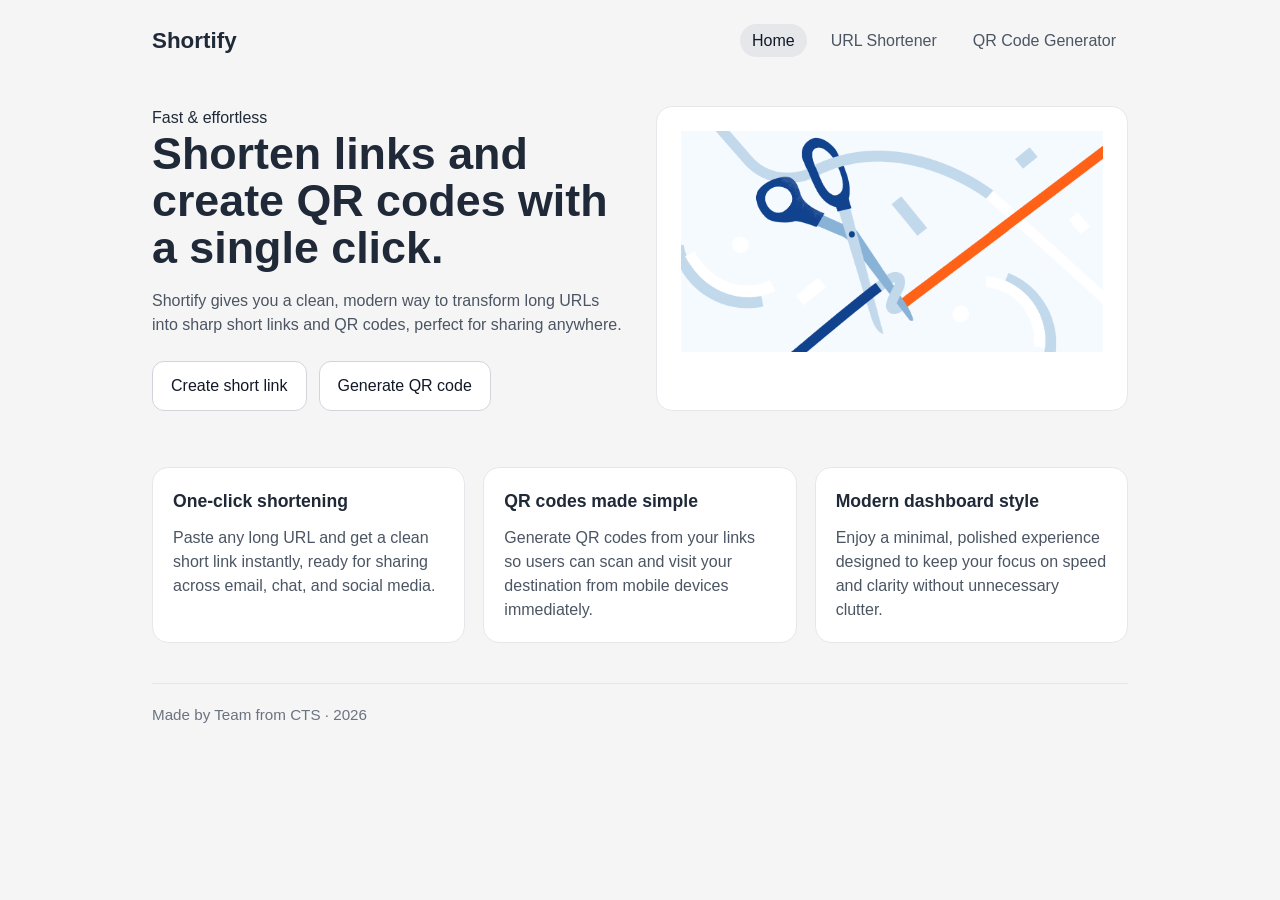
==== index.html @ fd52abbc "home page" ====
<!DOCTYPE html>
<html lang="en">
<head>
    <meta charset="UTF-8">
    <meta name="viewport" content="width=device-width, initial-scale=1.0">
    <title>Shortify</title>
    <meta name="description" content="Shortify makes URL shortening and QR code generation fast, modern, and easy." />
    <link rel="stylesheet" href="styles.css">
    <script src="script.js" defer></script>
</head>
<body>
    <div class="page-shell">
        <header>
            <a class="brand" href="index.html">Shortify</a>
            <nav>
                <ul>
                    <li><a class="nav-link--active" href="index.html">Home</a></li>
                    <li><a href="shortener.html">URL Shortener</a></li>
                    <li><a href="qrcode.html">QR Code Generator</a></li>
                </ul>
            </nav>
        </header>

        <section class="hero">
            <div class="hero-div">
                <span class="tagline">Fast & effortless</span>
                <h1>Shorten links and create QR codes with a single click.</h1>
                <p>Shortify gives you a clean, modern way to transform long URLs into sharp short links and QR codes, perfect for sharing anywhere.</p>
                <div class="hero-btn">
                    <a class="button" href="shortener.html">Create short link</a>
                    <a class="button" href="qrcode.html">Generate QR code</a>
                </div>
            </div>

            <div class="hero-img">
                <img src="assets/url_shortener_image.png" alt="Illustration of URL shortening" />
            </div>
        </section>

        <section class="features">
            <article class="feature-card">
                <h3>One-click shortening</h3>
                <p>Paste any long URL and get a clean short link instantly, ready for sharing across email, chat, and social media.</p>
            </article>
            <article class="feature-card">
                <h3>QR codes made simple</h3>
                <p>Generate QR codes from your links so users can scan and visit your destination from mobile devices immediately.</p>
            </article>
            <article class="feature-card">
                <h3>Modern dashboard style</h3>
                <p>Enjoy a minimal, polished experience designed to keep your focus on speed and clarity without unnecessary clutter.</p>
            </article>
        </section>

        <footer>
            Made by Team from CTS · <span id="year"></span>
        </footer>
    </div>
</body>
</html>
---- styles.css ----
* {
  box-sizing: border-box;
}

html,
body {
  margin: 0;
  padding: 0;
  min-height: 100%;
  font-family: Arial, sans-serif;
  background: #f5f5f5;
  color: #1f2937;
}

body {
  line-height: 1.5;
}

img {
  max-width: 100%;
  display: block;
}

a {
  color: inherit;
  text-decoration: none;
}

button,
input,
textarea {
  font: inherit;
}

.page-shell {
  max-width: 1024px;
  margin: 0 auto;
  padding: 24px;
}

header {
  display: flex;
  align-items: center;
  justify-content: space-between;
  gap: 16px;
  padding-bottom: 16px;
}

.brand {
  font-size: 1.4rem;
  font-weight: 700;
}

nav ul {
  display: flex;
  flex-wrap: wrap;
  gap: 12px;
  list-style: none;
  margin: 0;
  padding: 0;
}

nav a {
  padding: 8px 12px;
  border-radius: 999px;
  color: #4b5563;
}

nav a:hover,
.nav-link--active {
  background: #e5e7eb;
  color: #111827;
}

 .hero {
  display: flex;
  flex-wrap: wrap;
  gap: 32px;
  padding: 32px 0;
}

.hero-div,
.hero-img {
  flex: 1 1 360px;
  min-width: 0;
}

.hero-div h1 {
  margin: 0 0 18px;
  font-size: 2.8rem;
  line-height: 1.05;
}

.hero-div p {
  margin: 0 0 24px;
  color: #4b5563;
  max-width: 600px;
}

.hero-btn {
  display: flex;
  flex-wrap: wrap;
  gap: 12px;
}

.button{
  border: 1px solid #d1d5db;
  border-radius: 12px;
  padding: 12px 18px;
  cursor: pointer;
  background: #ffffff;
  color: #111827;
}

.button:hover {
  background: #f3f4f6;
}

.hero-img {
  padding: 24px;
  background: #ffffff;
  border: 1px solid #e5e7eb;
  border-radius: 16px;
}

.features {
  display: flex;
  flex-wrap: wrap;
  gap: 18px;
  margin-top: 24px;
}

 .feature-card {
  flex: 1 1 280px;
  padding: 20px;
  background: #ffffff;
  border: 1px solid #e5e7eb;
  border-radius: 16px;
}

.feature-card h3 {
  margin: 0 0 12px;
  font-size: 1.1rem;
}

.feature-card p {
  margin: 0;
  color: #4b5563;
}


footer {
  color: #6b7280;
  margin-top: 40px;
  padding-top: 20px;
  border-top: 1px solid #e5e7eb;
  font-size: 0.95rem;
}
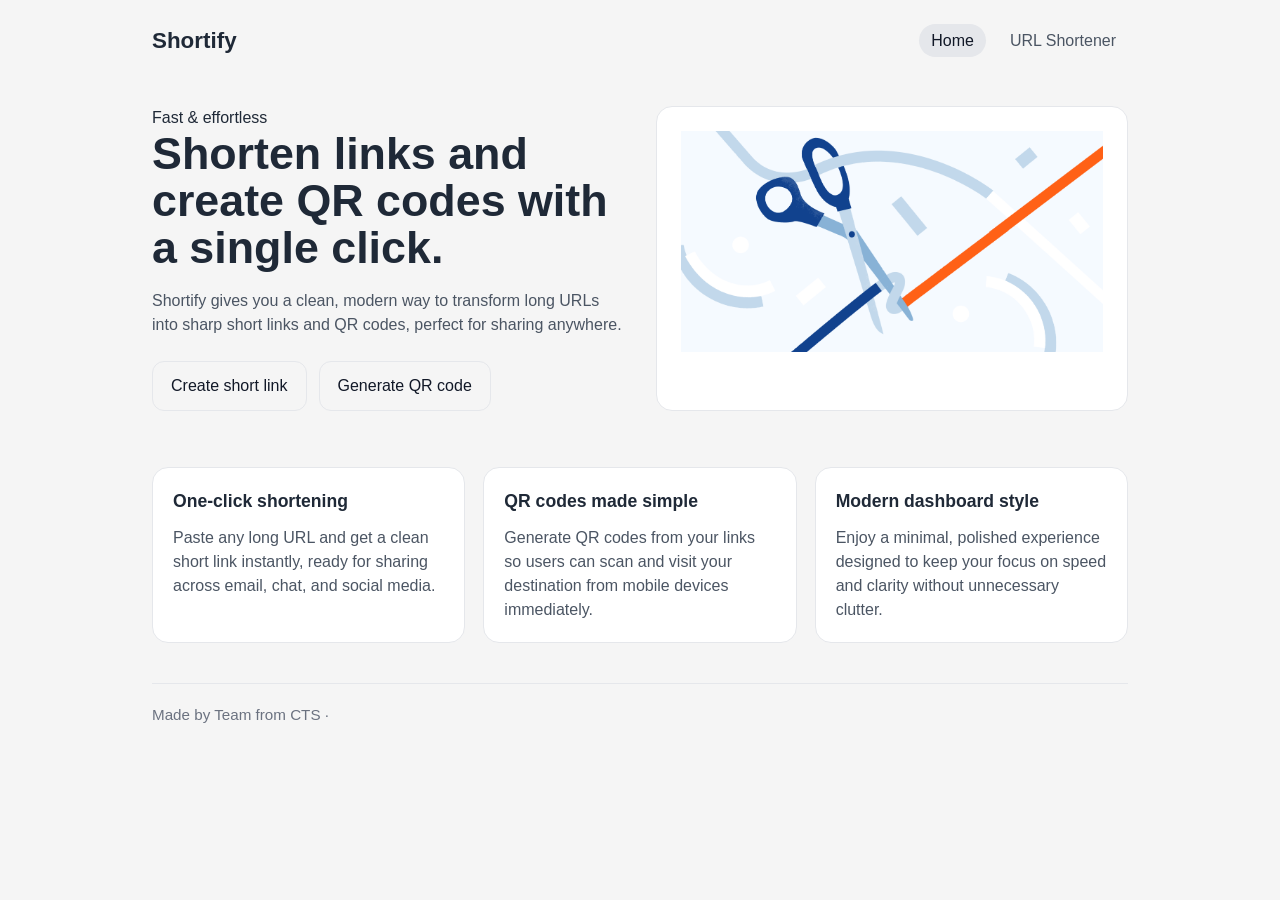
==== commit 07e4bc35: "final" ====
--- a/index.html
+++ b/index.html
@@ -6,7 +6,6 @@
     <title>Shortify</title>
     <meta name="description" content="Shortify makes URL shortening and QR code generation fast, modern, and easy." />
     <link rel="stylesheet" href="styles.css">
-    <script src="script.js" defer></script>
 </head>
 <body>
     <div class="page-shell">
@@ -16,11 +15,10 @@
                 <ul>
                     <li><a class="nav-link--active" href="index.html">Home</a></li>
                     <li><a href="shortener.html">URL Shortener</a></li>
-                    <li><a href="qrcode.html">QR Code Generator</a></li>
                 </ul>
             </nav>
         </header>
-
+        
         <section class="hero">
             <div class="hero-div">
                 <span class="tagline">Fast & effortless</span>
@@ -31,12 +29,12 @@
                     <a class="button" href="qrcode.html">Generate QR code</a>
                 </div>
             </div>
-
+            
             <div class="hero-img">
                 <img src="assets/url_shortener_image.png" alt="Illustration of URL shortening" />
             </div>
         </section>
-
+        
         <section class="features">
             <article class="feature-card">
                 <h3>One-click shortening</h3>
@@ -51,10 +49,11 @@
                 <p>Enjoy a minimal, polished experience designed to keep your focus on speed and clarity without unnecessary clutter.</p>
             </article>
         </section>
-
+        
         <footer>
-            Made by Team from CTS · <span id="year"></span>
+            Made by Team from CTS ·
         </footer>
     </div>
+    <script src="script.js" defer></script>
 </body>
 </html>
--- a/styles.css
+++ b/styles.css
@@ -1,3 +1,14 @@
+
+:root {
+  --color-primary: #3b82f6;
+  --color-secondary: #2563eb;
+  --color-accent: #1d4ed8;
+  --color-background: #f5f5f5;
+  --color-text: #1f2937;
+  --color-muted: #4b5563;
+  --color-border: #e5e7eb;
+}
+
 * {
   box-sizing: border-box;
 }
@@ -8,8 +19,8 @@
   padding: 0;
   min-height: 100%;
   font-family: Arial, sans-serif;
-  background: #f5f5f5;
-  color: #1f2937;
+  background:var(--color-background);
+  color: var(--color-text);
 }
 
 body {
@@ -63,12 +74,12 @@
 nav a {
   padding: 8px 12px;
   border-radius: 999px;
-  color: #4b5563;
+  color: var(--color-muted);
 }
 
 nav a:hover,
 .nav-link--active {
-  background: #e5e7eb;
+  background: var(--color-border);
   color: #111827;
 }
 
@@ -93,7 +104,7 @@
 
 .hero-div p {
   margin: 0 0 24px;
-  color: #4b5563;
+  color: var(--color-muted);
   max-width: 600px;
 }
 
@@ -104,11 +115,11 @@
 }
 
 .button{
-  border: 1px solid #d1d5db;
+  border: 1px solid var(--color-border);
   border-radius: 12px;
   padding: 12px 18px;
   cursor: pointer;
-  background: #ffffff;
+  background: var(--color-background);
   color: #111827;
 }
 
@@ -156,4 +167,3 @@
   border-top: 1px solid #e5e7eb;
   font-size: 0.95rem;
 }
-
